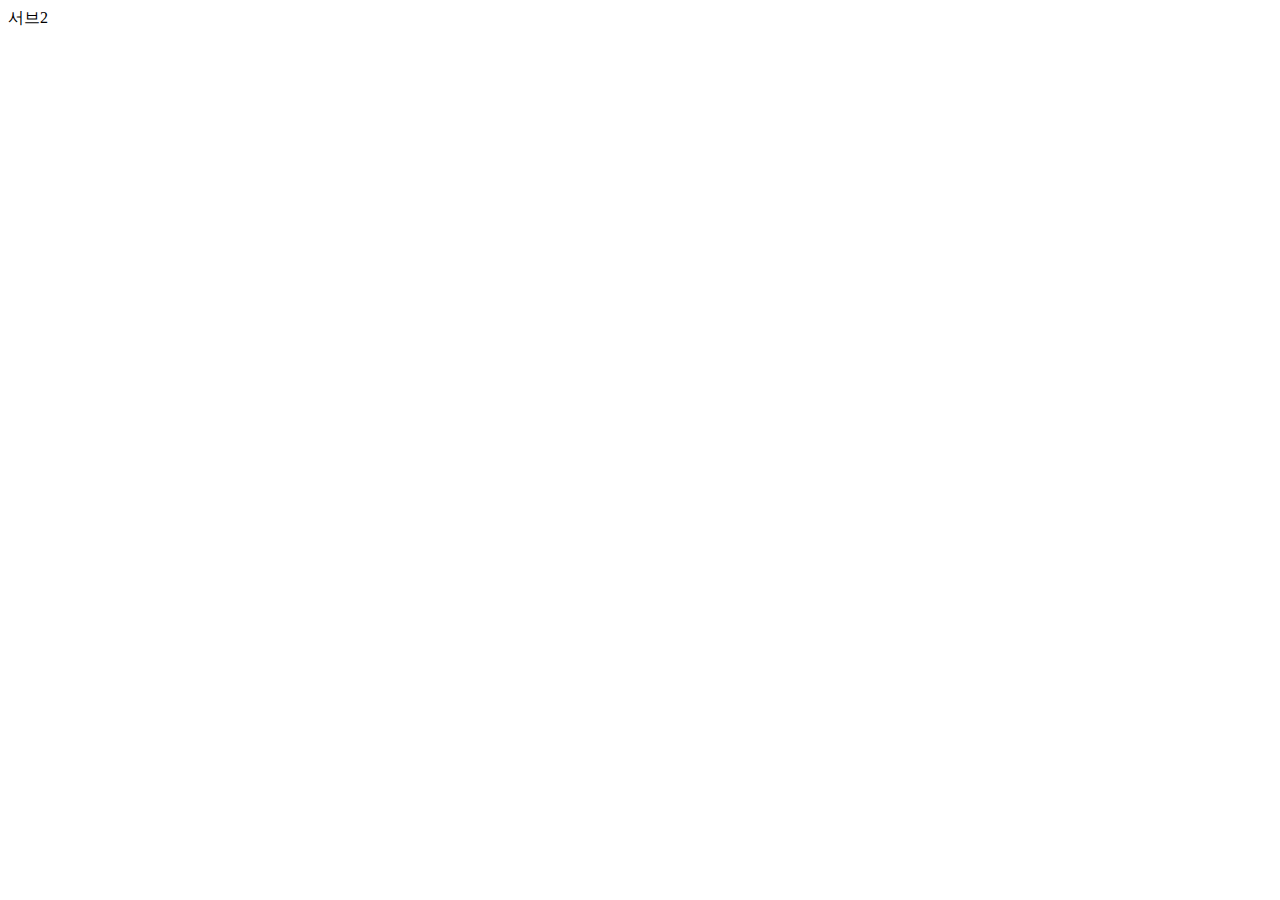
==== subpage2.html @ 77145b56 "first commit" ====
<!DOCTYPE html>
<html lang="en">
  <head>
    <meta charset="UTF-8" />
    <meta http-equiv="X-UA-Compatible" content="IE=edge" />
    <meta name="viewport" content="width=device-width, initial-scale=1.0" />
    <link rel="icon" href="./img/icon.jpg" />
    <title>세계의 미술관</title>
  </head>
  <body>
    서브2
  </body>
</html>
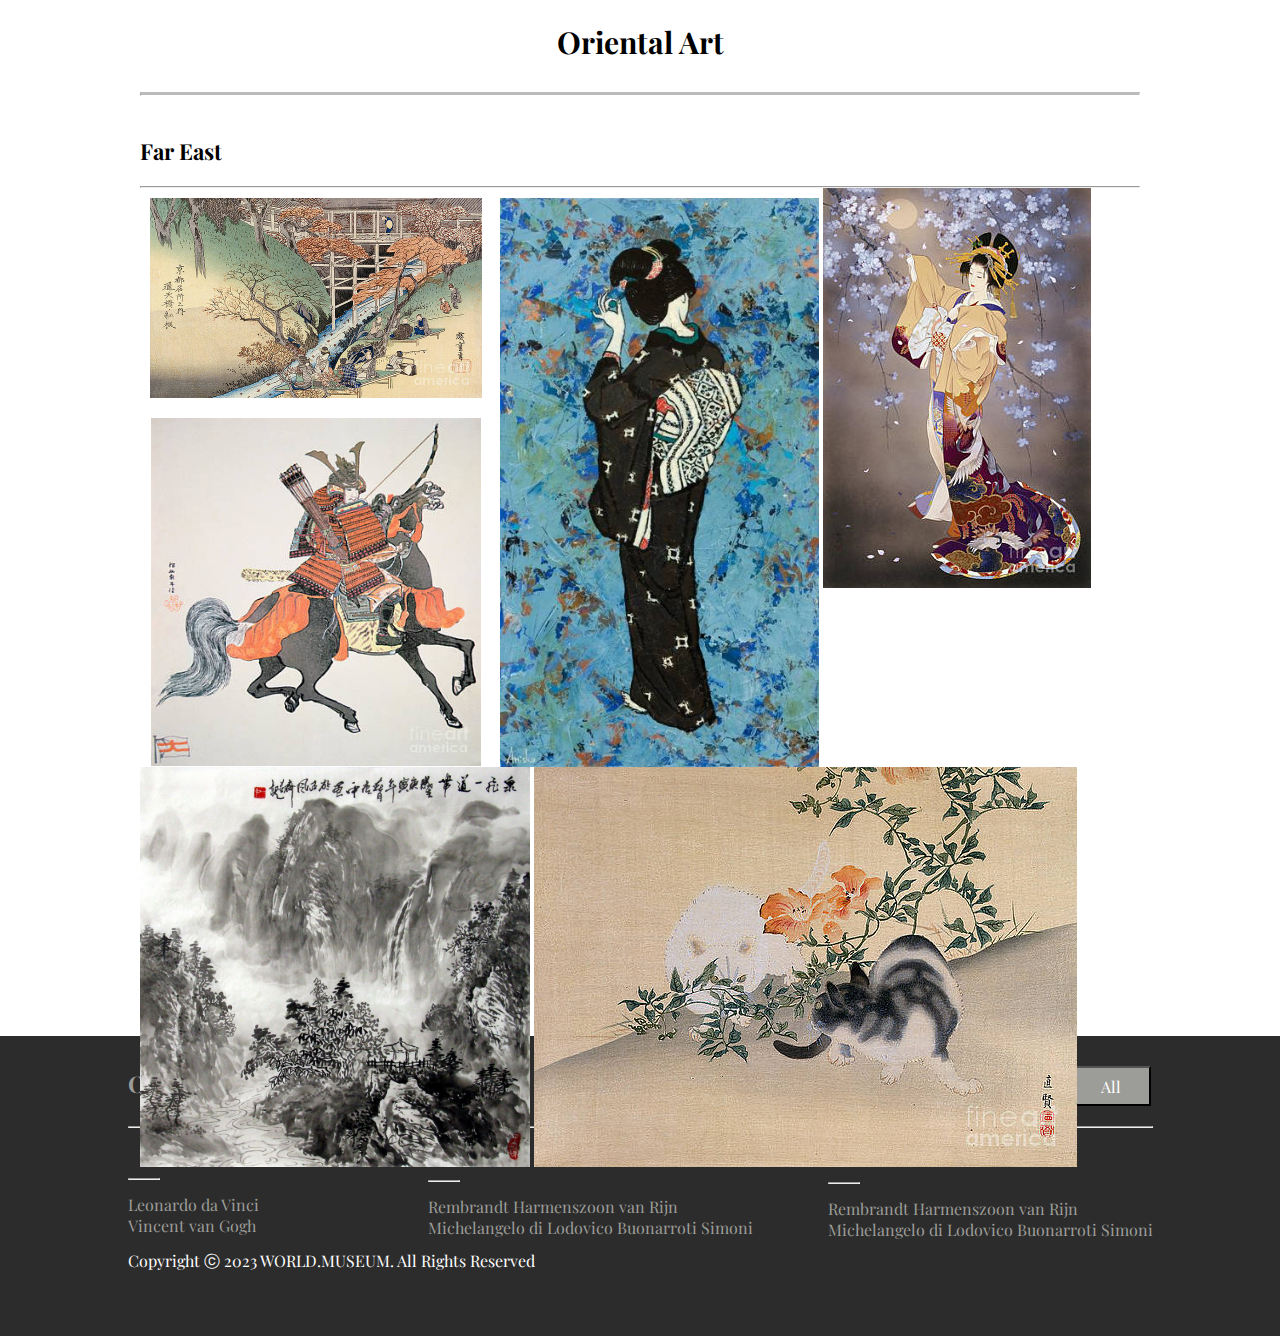
==== commit 391bc30d: "sub2" ====
--- a/subpage2.html
+++ b/subpage2.html
@@ -5,9 +5,56 @@
     <meta http-equiv="X-UA-Compatible" content="IE=edge" />
     <meta name="viewport" content="width=device-width, initial-scale=1.0" />
     <link rel="icon" href="./img/icon.jpg" />
-    <title>세계의 미술관</title>
+    <link rel="stylesheet" href="./css/sub2style.css" />
+    <script type="text/javascript" src="./js/jquery-1.12.3.js"></script>
+    <script type="text/javascript" src="./js/script.js"></script>
+
+    <title>World Museum</title>
   </head>
   <body>
-    서브2
+    <div class="wrap">
+      <div class="first">
+        <h1>Oriental Art</h1>
+        <hr />
+        <div class="farEast">
+          <h2>Far East</h2>
+          <hr />
+          <div class="farImg">
+            <img src="./img/far1.png" class="f1" />
+            <img src="./img/far2.png" class="f2" />
+            <img src="./img/far3.png" class="f3" />
+            <img src="./img/far4.png" class="f4" />
+            <img src="./img/far5.png" class="f5" />
+            <img src="./img/far6.png" class="f6" />
+          </div>
+        </div>
+      </div>
+    </div>
+    <footer>
+      <div class="f_div">
+        <h3>Our Artists <button type="button">All</button></h3>
+
+        <hr class="hr1" />
+
+        <hr class="hr2" />
+        <hr class="hr3" />
+        <hr class="hr4" />
+        <div class="ft1">
+          <p>Leonardo da Vinci</p>
+          <p>Vincent van Gogh</p>
+        </div>
+
+        <div class="ft2">
+          <p>Rembrandt Harmenszoon van Rijn</p>
+          <p>Michelangelo di Lodovico Buonarroti Simoni</p>
+        </div>
+        <div class="ft3">
+          <p>Rembrandt Harmenszoon van Rijn</p>
+          <p>Michelangelo di Lodovico Buonarroti Simoni</p>
+        </div>
+
+        <p class="cpr">Copyright ⓒ 2023 WORLD.MUSEUM. All Rights Reserved</p>
+      </div>
+    </footer>
   </body>
 </html>
--- a/css/sub2style.css
+++ b/css/sub2style.css
@@ -0,0 +1,128 @@
+@import url("https://fonts.googleapis.com/css2?family=Playfair+Display:ital@0;1&display=swap");
+* {
+  font-size: 1rem;
+  color: black;
+  text-decoration: none;
+  list-style: none;
+  font-family: "Playfair Display", serif;
+  margin: 0;
+  padding: 0;
+}
+
+li {
+  list-style: none;
+}
+
+a {
+  text-decoration: none;
+}
+
+img {
+  vertical-align: top;
+}
+.wrap {
+  position: relative;
+  width: 1200px;
+  margin: 0 auto;
+}
+.first {
+  width: 1000px;
+  margin: 0 auto;
+}
+.first > hr {
+  border-top: 3px solid #bbb;
+  border-bottom: 1px solid #fff;
+  margin-top: 30px;
+}
+.first > h1 {
+  text-align: center;
+  margin: 22px 0 0 0;
+  font-size: 30px;
+}
+.farEast {
+  height: 900px;
+}
+.farEast > h2 {
+  font-size: 22px;
+  margin: 40px 131px 20px 0;
+}
+.farImg {
+}
+.farImg > img {
+}
+.f1 {
+  margin: 10px 0 0 10px;
+  height: 200px;
+}
+.f2 {
+  margin: 230px 0 0 -335px;
+  height: 348px;
+}
+.f3 {
+  margin: 10px 0 0 15px;
+  height: 569px;
+}
+.f4 {
+  height: 400px;
+}
+.f5 {
+  height: 400px;
+}
+.f6 {
+  height: 400px;
+}
+
+footer {
+  height: 300px;
+  overflow: hidden;
+  background: #2c2c2c;
+  color: #9c9d98;
+  display: flex;
+}
+.f_div {
+  margin: 0 auto;
+  justify-content: center;
+}
+.f_div > h3 {
+  font-size: 23px;
+  color: #9c9d98;
+}
+.f_div > h3 > button {
+  margin: 30px 0 0 820px;
+  width: 80px;
+  height: 40px;
+  cursor: pointer;
+  color: white;
+  background-color: #9c9d98;
+}
+.hr1 {
+  margin: 20px 0px 20px 0px;
+}
+.hr2 {
+  margin: 50px 0 0 0;
+  width: 30px;
+}
+.hr3 {
+  margin: 0 0 0 300px;
+  width: 30px;
+}
+.hr4 {
+  margin: 0 0 0 700px;
+  width: 30px;
+}
+footer p {
+  color: #9c9d98;
+}
+.ft1 {
+  margin: 10px 0 0 0;
+}
+.ft2 {
+  margin: -40px 0 0 300px;
+}
+.ft3 {
+  margin: -40px 0 0 700px;
+}
+.cpr {
+  color: white;
+  margin: 10px 0 0 0;
+}
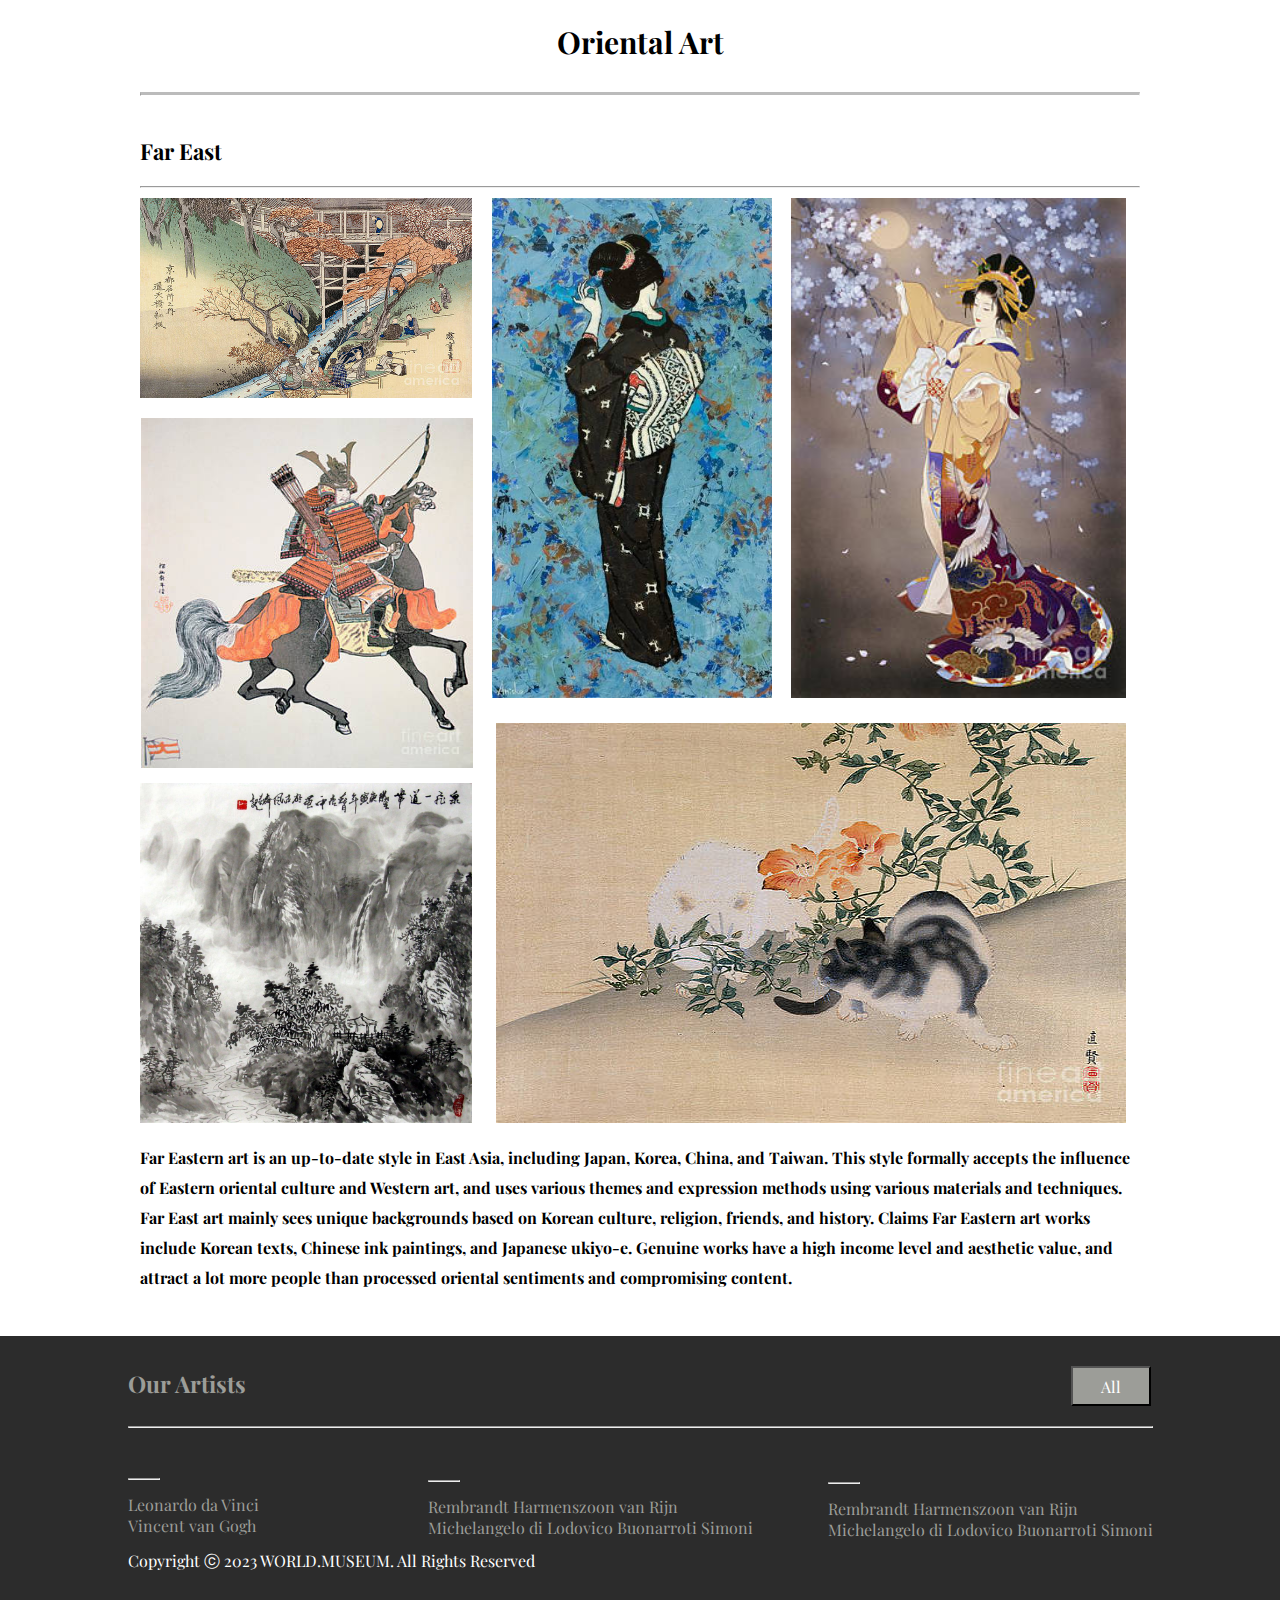
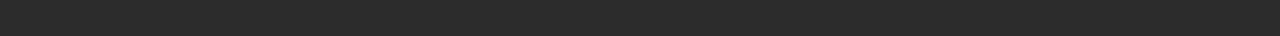
==== commit 44f76904: "far text" ====
--- a/subpage2.html
+++ b/subpage2.html
@@ -27,6 +27,18 @@
             <img src="./img/far5.png" class="f5" />
             <img src="./img/far6.png" class="f6" />
           </div>
+          <p>
+            Far Eastern art is an up-to-date style in East Asia, including
+            Japan, Korea, China, and Taiwan. This style formally accepts the
+            influence of Eastern oriental culture and Western art, and uses
+            various themes and expression methods using various materials and
+            techniques. Far East art mainly sees unique backgrounds based on
+            Korean culture, religion, friends, and history. Claims Far Eastern
+            art works include Korean texts, Chinese ink paintings, and Japanese
+            ukiyo-e. Genuine works have a high income level and aesthetic value,
+            and attract a lot more people than processed oriental sentiments and
+            compromising content.
+          </p>
         </div>
       </div>
     </div>
--- a/css/sub2style.css
+++ b/css/sub2style.css
@@ -40,36 +40,41 @@
   font-size: 30px;
 }
 .farEast {
-  height: 900px;
+  height: 1200px;
 }
 .farEast > h2 {
   font-size: 22px;
   margin: 40px 131px 20px 0;
 }
-.farImg {
-}
-.farImg > img {
+.farEast > p {
+  margin-top: 20px;
+  font-weight: bolder;
+  line-height: 30px;
 }
 .f1 {
-  margin: 10px 0 0 10px;
+  margin: 10px 0 0 0;
   height: 200px;
 }
 .f2 {
   margin: 230px 0 0 -335px;
-  height: 348px;
+  height: 350px;
 }
 .f3 {
   margin: 10px 0 0 15px;
-  height: 569px;
+  height: 500px;
 }
 .f4 {
-  height: 400px;
+  margin: 10px 0 0 15px;
+  height: 500px;
 }
 .f5 {
-  height: 400px;
+  height: 340px;
+  margin: 15px 0 0;
 }
 .f6 {
   height: 400px;
+  margin: -45px 0 0 20px;
+  width: 630px;
 }
 
 footer {
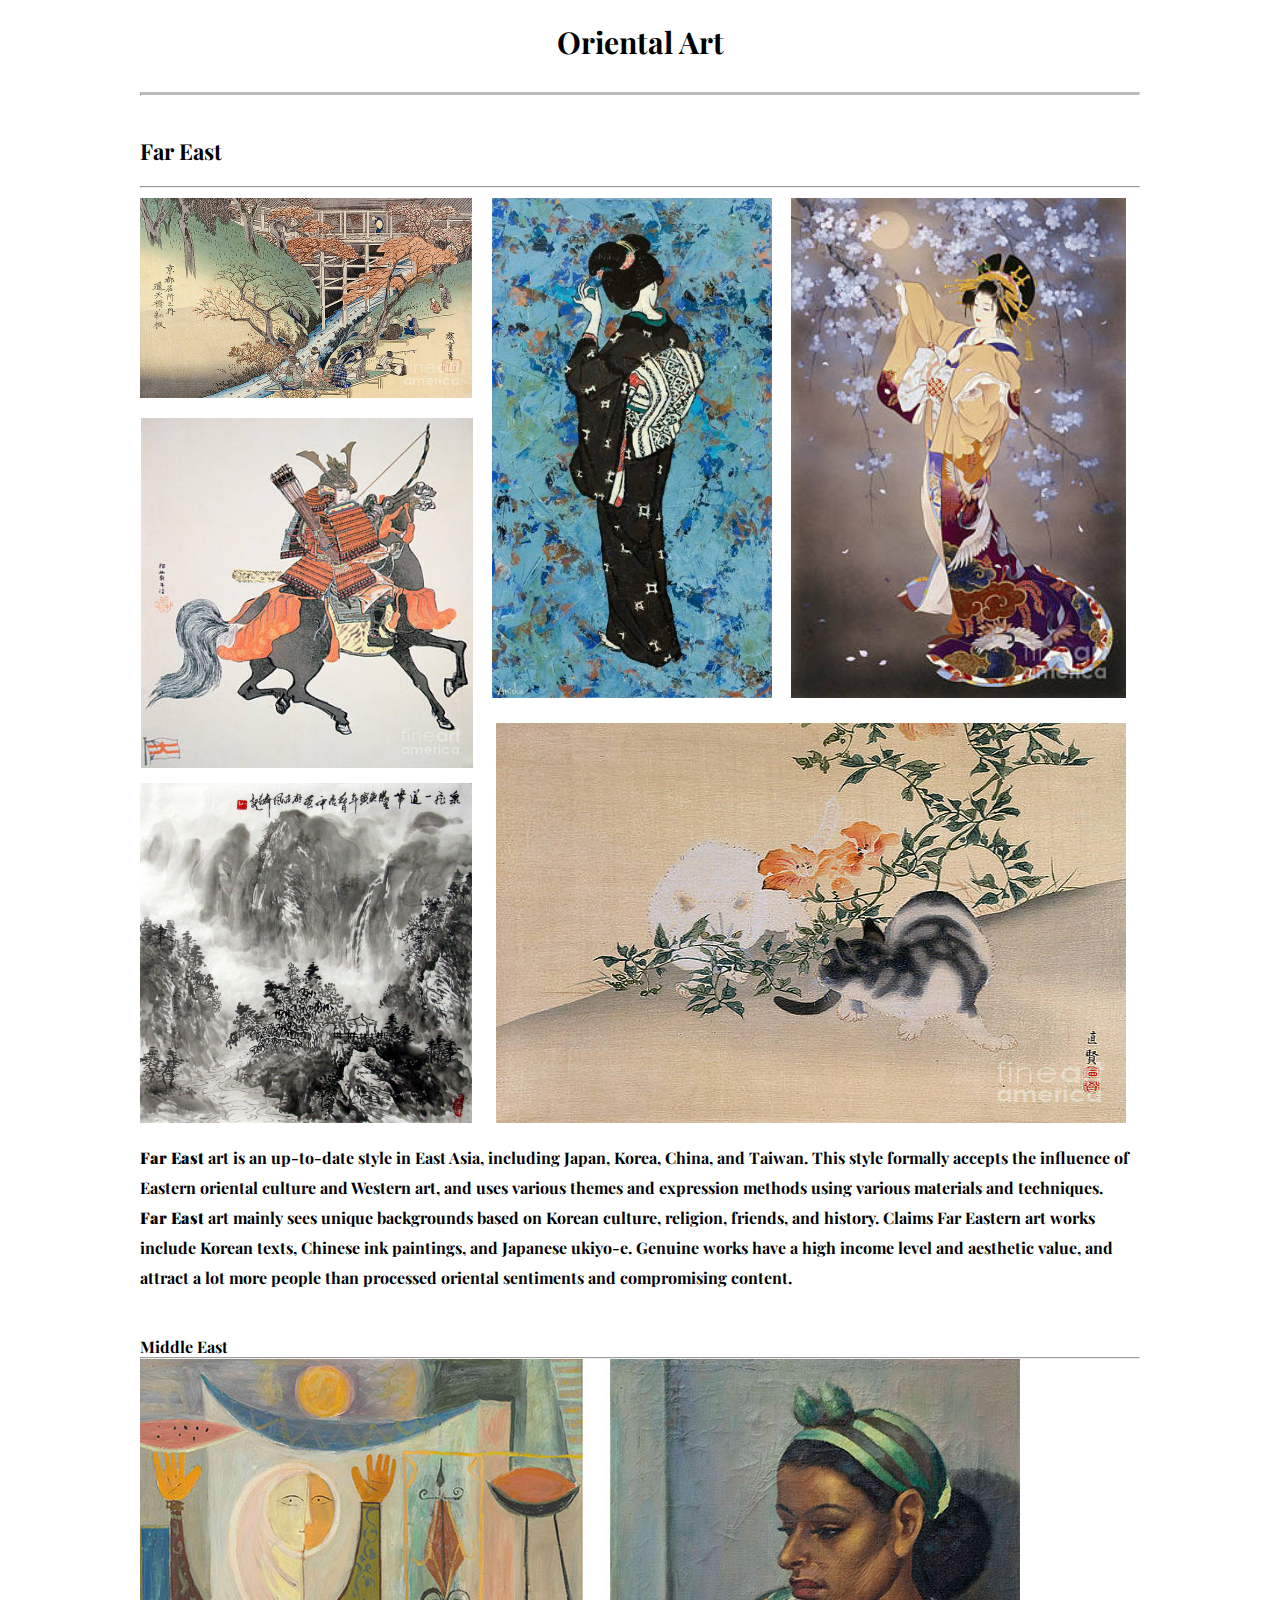
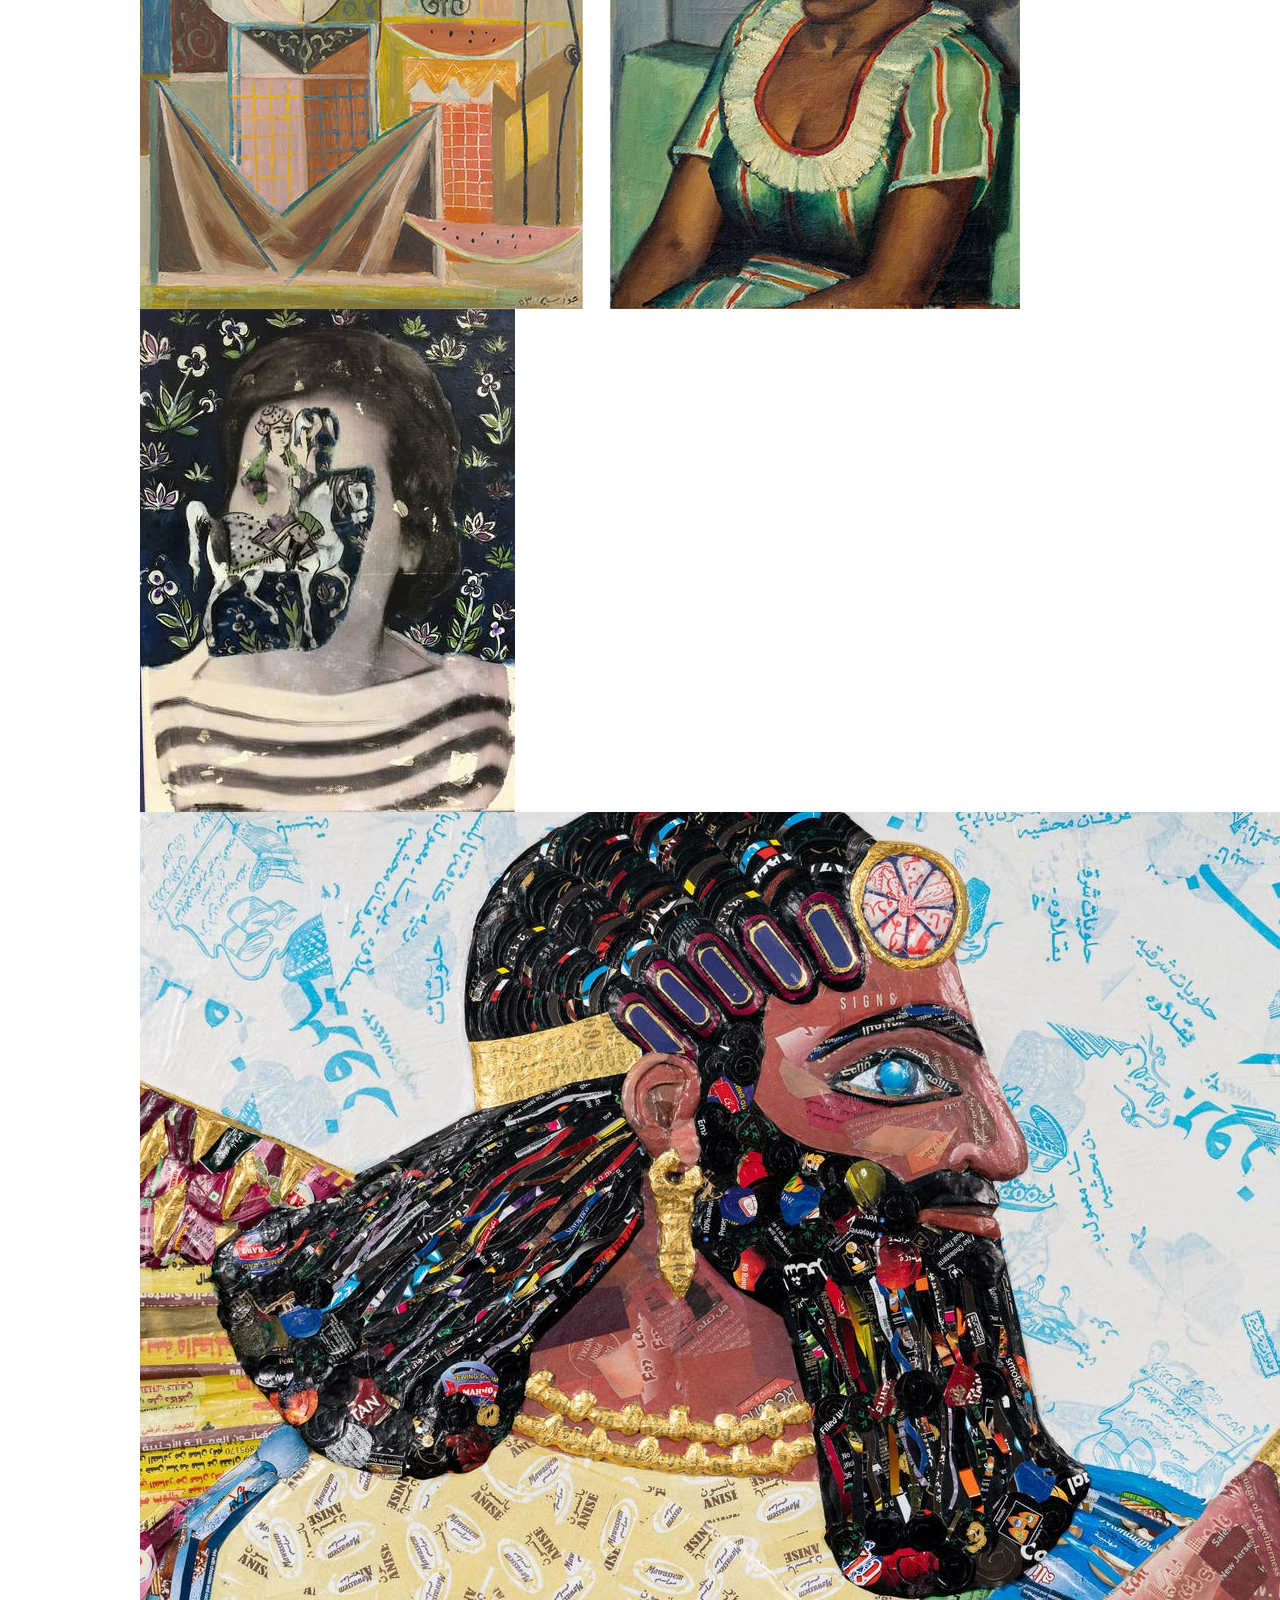
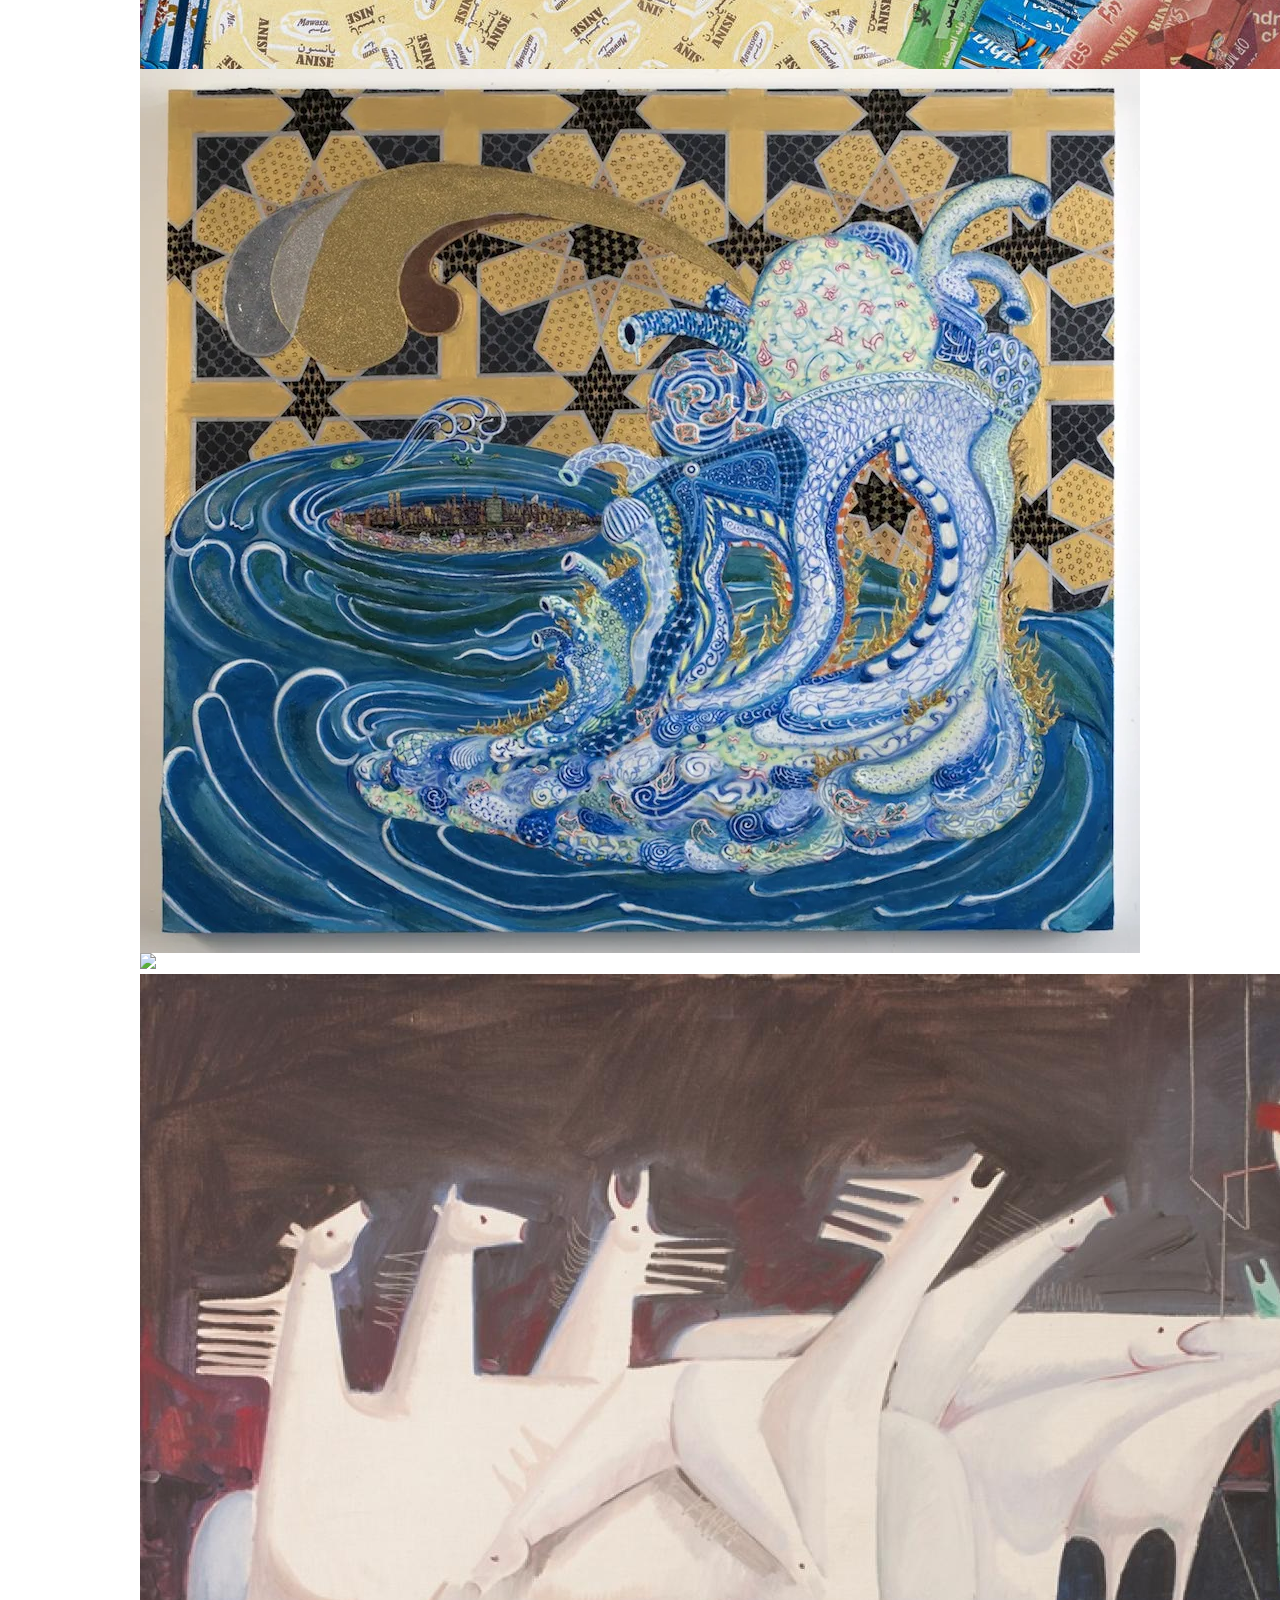
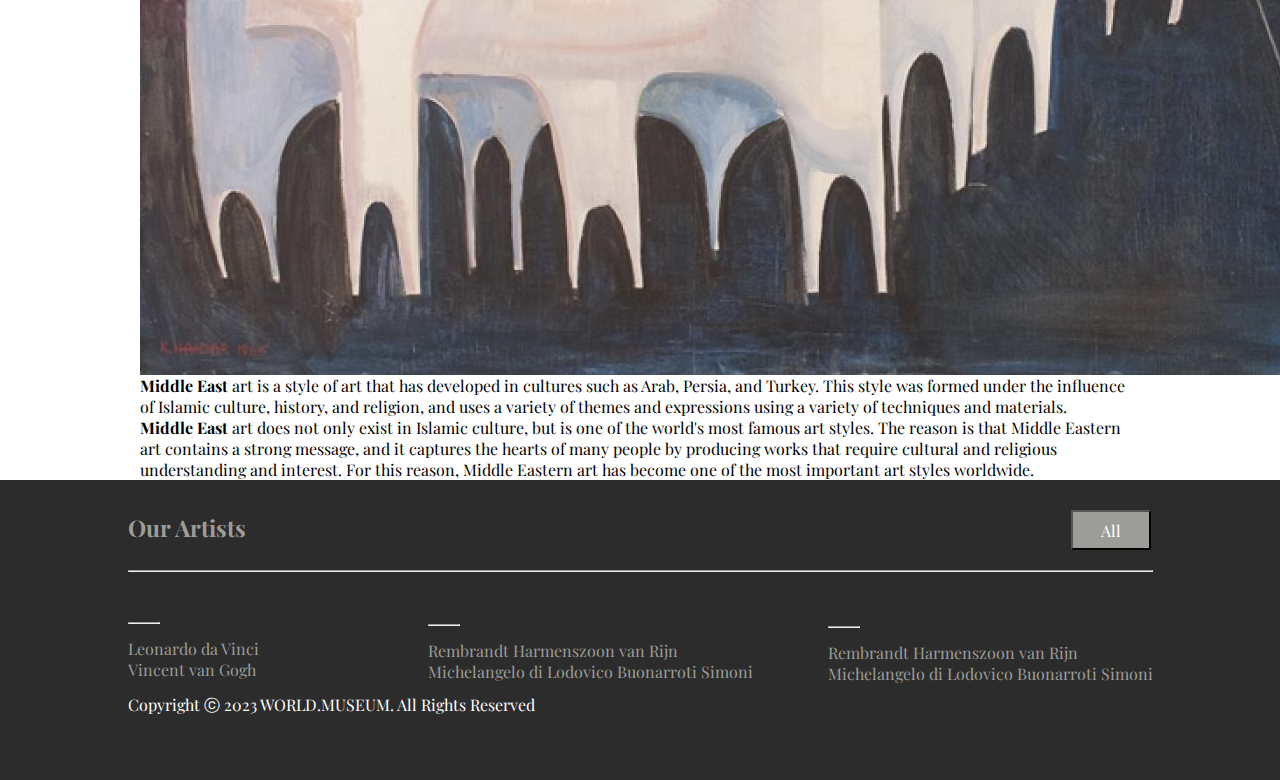
==== commit 5f85ee4d: "middle text" ====
--- a/subpage2.html
+++ b/subpage2.html
@@ -28,11 +28,11 @@
             <img src="./img/far6.png" class="f6" />
           </div>
           <p>
-            Far Eastern art is an up-to-date style in East Asia, including
+            <b>Far East</b> art is an up-to-date style in East Asia, including
             Japan, Korea, China, and Taiwan. This style formally accepts the
             influence of Eastern oriental culture and Western art, and uses
             various themes and expression methods using various materials and
-            techniques. Far East art mainly sees unique backgrounds based on
+            techniques. <br><b>Far East</b> art mainly sees unique backgrounds based on
             Korean culture, religion, friends, and history. Claims Far Eastern
             art works include Korean texts, Chinese ink paintings, and Japanese
             ukiyo-e. Genuine works have a high income level and aesthetic value,
@@ -40,7 +40,25 @@
             compromising content.
           </p>
         </div>
+        <div class="middleEast">
+          <h2>Middle East</h2>
+          <hr />
+          <div class="middleImg">
+            <img src="./img/middle.png" class="m1" />
+            <img src="./img/middle3.png" class="m2" />
+            <img src="./img/middle2.png" class="m3" />
+            <img src="./img/middle4.png" class="m4" />
+            <img src="./img/middle5.png" class="m5" />
+            <img src="./img/middle6.png" class="m6" />
+          </div>
+          <p>
+            <b>Middle East</b> art is a style of art that has developed in cultures such as Arab, Persia, and Turkey. This style was formed under the influence of Islamic culture, history, and religion, and uses a variety of themes and expressions using a variety of techniques and materials.<br>
+            <b>Middle East</b> art does not only exist in Islamic culture, but is one of the world's most famous art styles. The reason is that Middle Eastern art contains a strong message, and it captures the hearts of many people by producing works that require cultural and religious understanding and interest. For this reason, Middle Eastern art has become one of the most important art styles worldwide.
+          </p>
+        </div>
       </div>
+      </div>
+      
     </div>
     <footer>
       <div class="f_div">
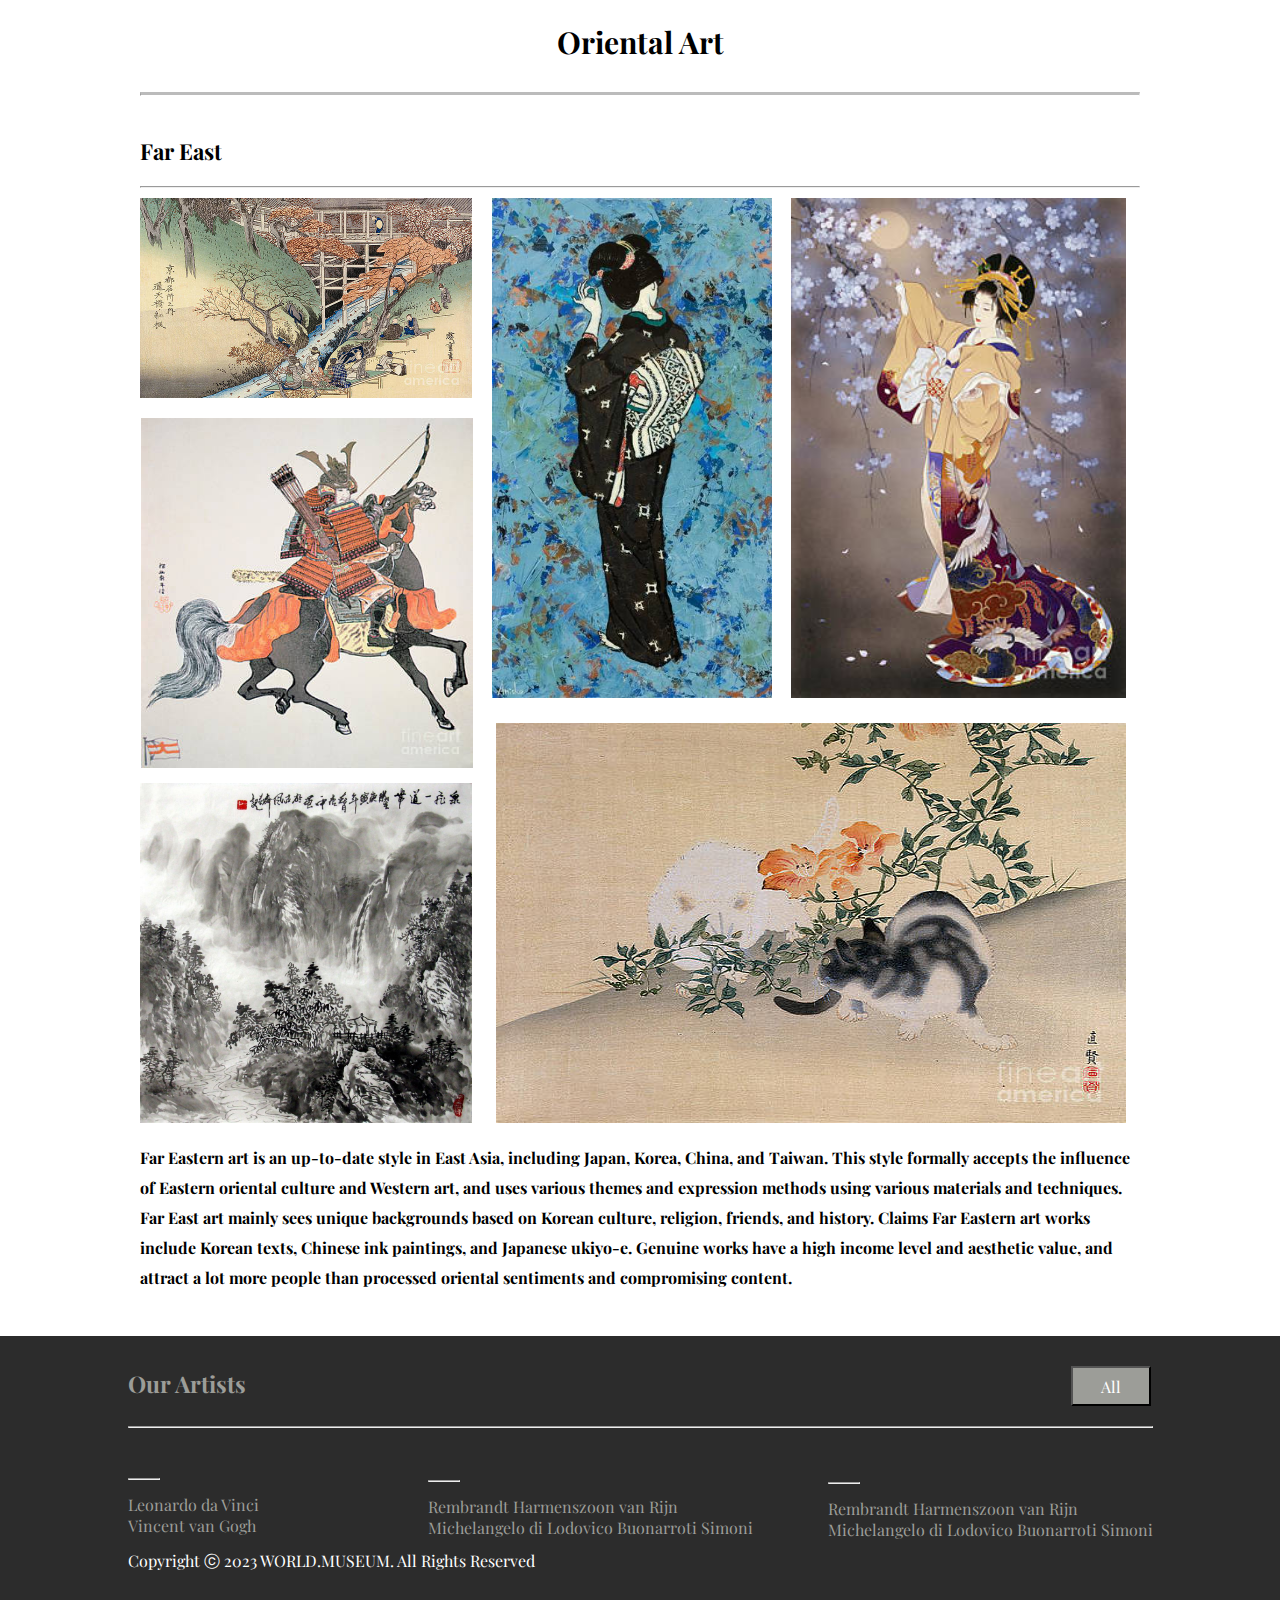
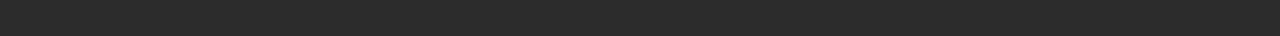
==== commit 3720d47a: "far text" ====
--- a/subpage2.html
+++ b/subpage2.html
@@ -28,11 +28,11 @@
             <img src="./img/far6.png" class="f6" />
           </div>
           <p>
-            <b>Far East</b> art is an up-to-date style in East Asia, including
+            Far Eastern art is an up-to-date style in East Asia, including
             Japan, Korea, China, and Taiwan. This style formally accepts the
             influence of Eastern oriental culture and Western art, and uses
             various themes and expression methods using various materials and
-            techniques. <br><b>Far East</b> art mainly sees unique backgrounds based on
+            techniques. Far East art mainly sees unique backgrounds based on
             Korean culture, religion, friends, and history. Claims Far Eastern
             art works include Korean texts, Chinese ink paintings, and Japanese
             ukiyo-e. Genuine works have a high income level and aesthetic value,
@@ -40,25 +40,7 @@
             compromising content.
           </p>
         </div>
-        <div class="middleEast">
-          <h2>Middle East</h2>
-          <hr />
-          <div class="middleImg">
-            <img src="./img/middle.png" class="m1" />
-            <img src="./img/middle3.png" class="m2" />
-            <img src="./img/middle2.png" class="m3" />
-            <img src="./img/middle4.png" class="m4" />
-            <img src="./img/middle5.png" class="m5" />
-            <img src="./img/middle6.png" class="m6" />
-          </div>
-          <p>
-            <b>Middle East</b> art is a style of art that has developed in cultures such as Arab, Persia, and Turkey. This style was formed under the influence of Islamic culture, history, and religion, and uses a variety of themes and expressions using a variety of techniques and materials.<br>
-            <b>Middle East</b> art does not only exist in Islamic culture, but is one of the world's most famous art styles. The reason is that Middle Eastern art contains a strong message, and it captures the hearts of many people by producing works that require cultural and religious understanding and interest. For this reason, Middle Eastern art has become one of the most important art styles worldwide.
-          </p>
-        </div>
       </div>
-      </div>
-      
     </div>
     <footer>
       <div class="f_div">
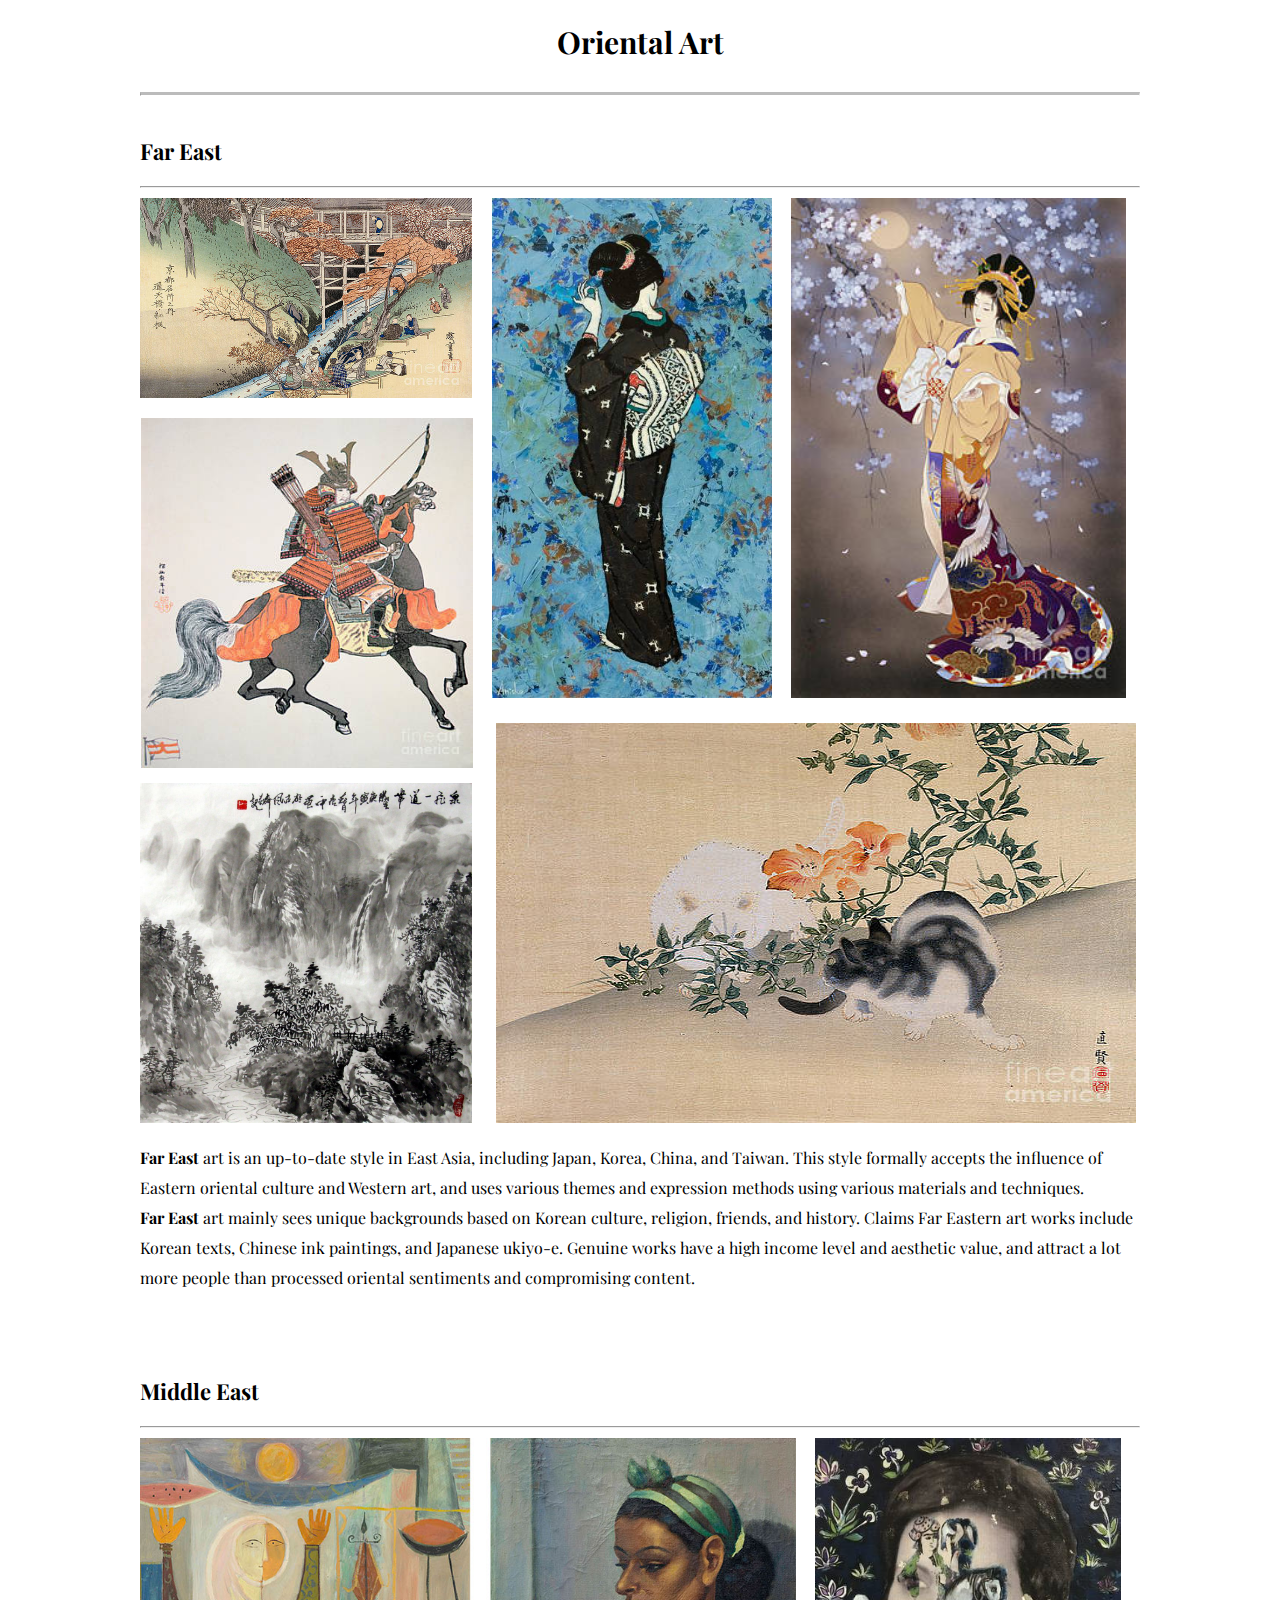
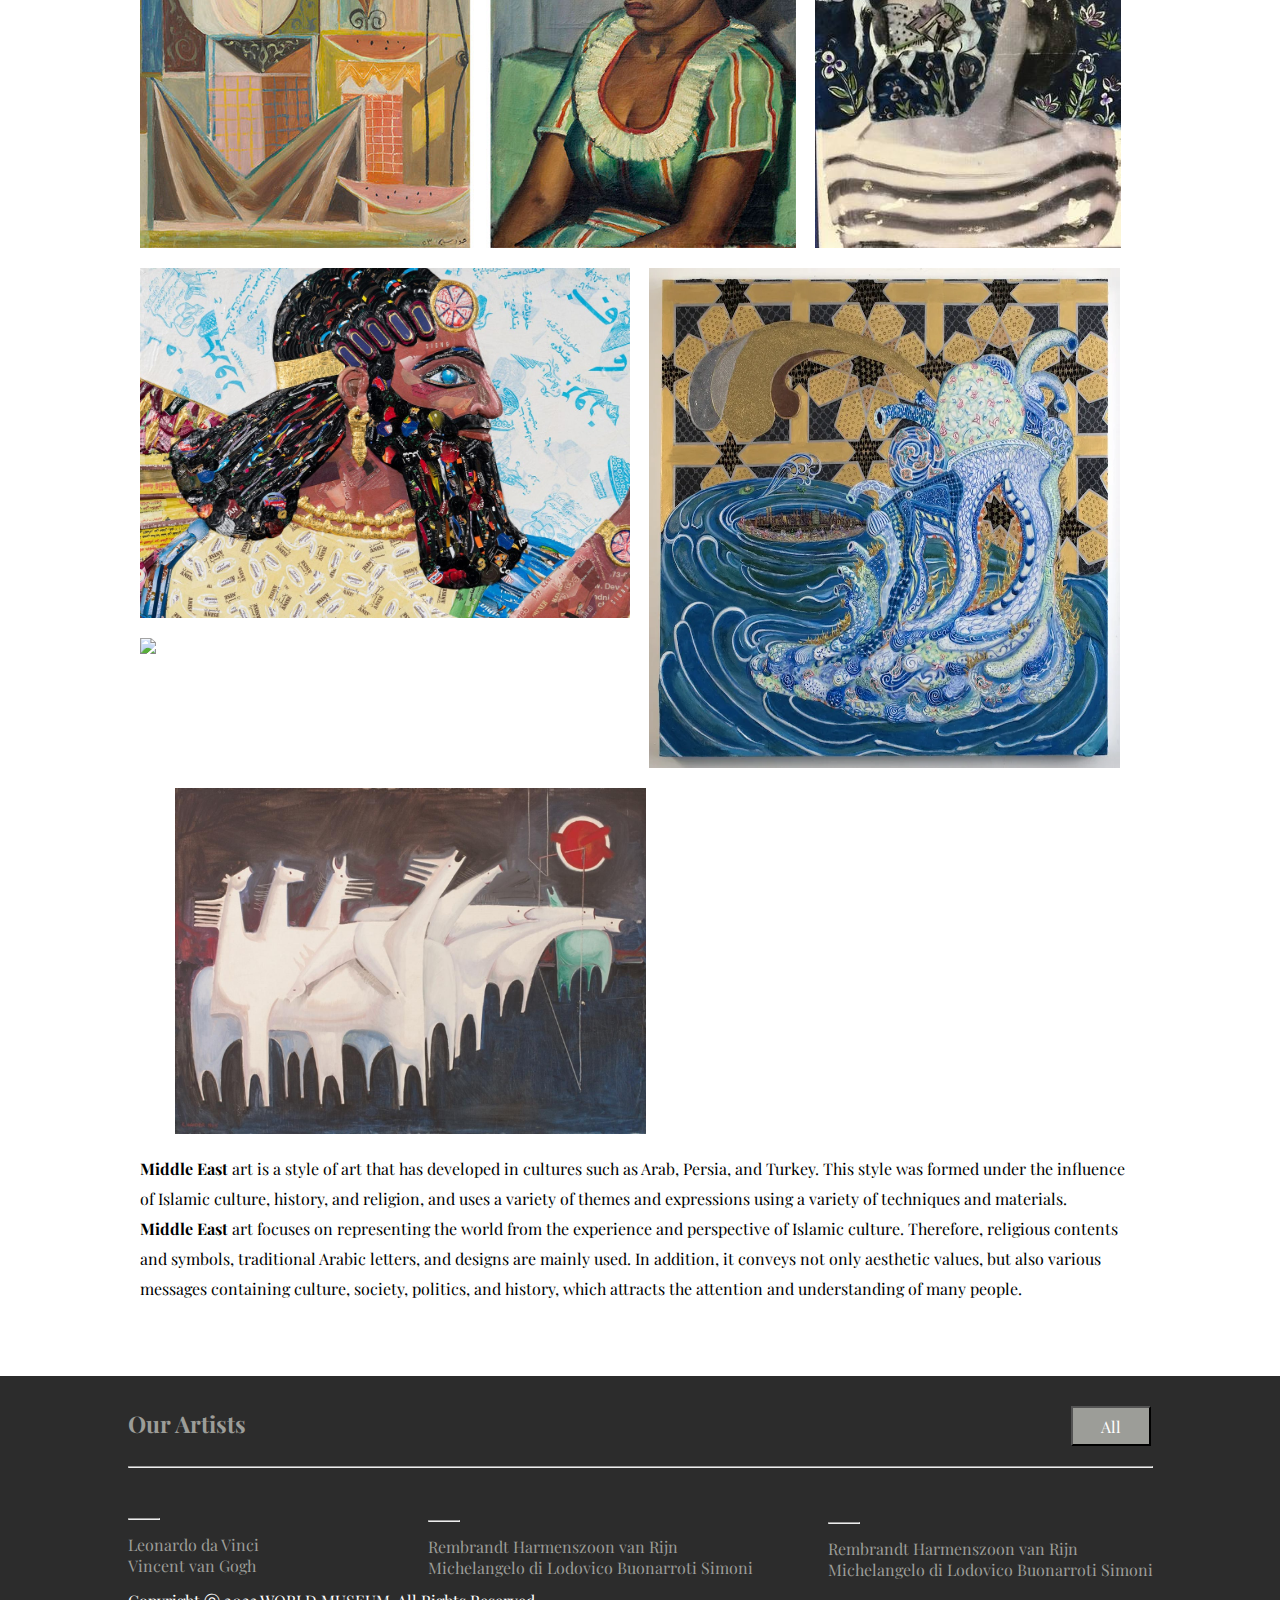
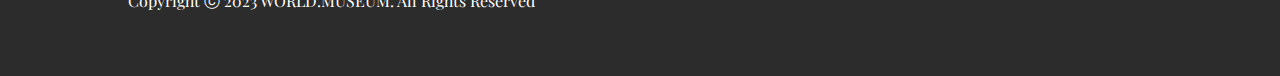
==== commit 4b01dd0f: "middle east" ====
--- a/subpage2.html
+++ b/subpage2.html
@@ -28,11 +28,11 @@
             <img src="./img/far6.png" class="f6" />
           </div>
           <p>
-            Far Eastern art is an up-to-date style in East Asia, including
+            <b>Far East</b> art is an up-to-date style in East Asia, including
             Japan, Korea, China, and Taiwan. This style formally accepts the
             influence of Eastern oriental culture and Western art, and uses
             various themes and expression methods using various materials and
-            techniques. Far East art mainly sees unique backgrounds based on
+            techniques. <br><b>Far East</b> art mainly sees unique backgrounds based on
             Korean culture, religion, friends, and history. Claims Far Eastern
             art works include Korean texts, Chinese ink paintings, and Japanese
             ukiyo-e. Genuine works have a high income level and aesthetic value,
@@ -40,7 +40,25 @@
             compromising content.
           </p>
         </div>
+        <div class="middleEast">
+          <h2>Middle East</h2>
+          <hr />
+          <div class="middleImg">
+            <img src="./img/middle.png" class="m1" />
+            <img src="./img/middle3.png" class="m2" />
+            <img src="./img/middle2.png" class="m3" />
+            <img src="./img/middle4.png" class="m4" />
+            <img src="./img/middle5.png" class="m5" />
+            <img src="./img/middle6.png" class="m6" />
+          </div>
+          <p>
+            <b>Middle East</b> art is a style of art that has developed in cultures such as Arab, Persia, and Turkey. This style was formed under the influence of Islamic culture, history, and religion, and uses a variety of themes and expressions using a variety of techniques and materials.<br>
+            <b>Middle East</b> art focuses on representing the world from the experience and perspective of Islamic culture. Therefore, religious contents and symbols, traditional Arabic letters, and designs are mainly used. In addition, it conveys not only aesthetic values, but also various messages containing culture, society, politics, and history, which attracts the attention and understanding of many people.
+          </p>
+        </div>
       </div>
+      </div>
+      
     </div>
     <footer>
       <div class="f_div">
--- a/css/sub2style.css
+++ b/css/sub2style.css
@@ -48,7 +48,6 @@
 }
 .farEast > p {
   margin-top: 20px;
-  font-weight: bolder;
   line-height: 30px;
 }
 .f1 {
@@ -74,9 +73,46 @@
 .f6 {
   height: 400px;
   margin: -45px 0 0 20px;
-  width: 630px;
+  width: 640px;
 }
 
+.middleEast {
+  height: 1600px;
+}
+.middleEast > h2 {
+  font-size: 22px;
+  margin: 40px 131px 20px 0;
+}
+.middleEast > p {
+  margin-top: 20px;
+  line-height: 30px;
+}
+.m1 {
+  margin: 10px 0 0 0;
+  height: 410px;
+}
+.m2 {
+  margin: 10px 0 0 15px;
+  height: 410px;
+}
+.m3 {
+  margin: 20px 0 0 0;
+  height: 350px;
+}
+.m4 {
+  margin: 20px 0 0 15px;
+  width: 471px;
+  height: 500px;
+}
+.m5 {
+  margin: -130px 0 0 0;
+  height: 496px;
+}
+.m6 {
+  margin: 20px 0 0 15px;
+  width: 471px;
+  height: 346px;
+}
 footer {
   height: 300px;
   overflow: hidden;
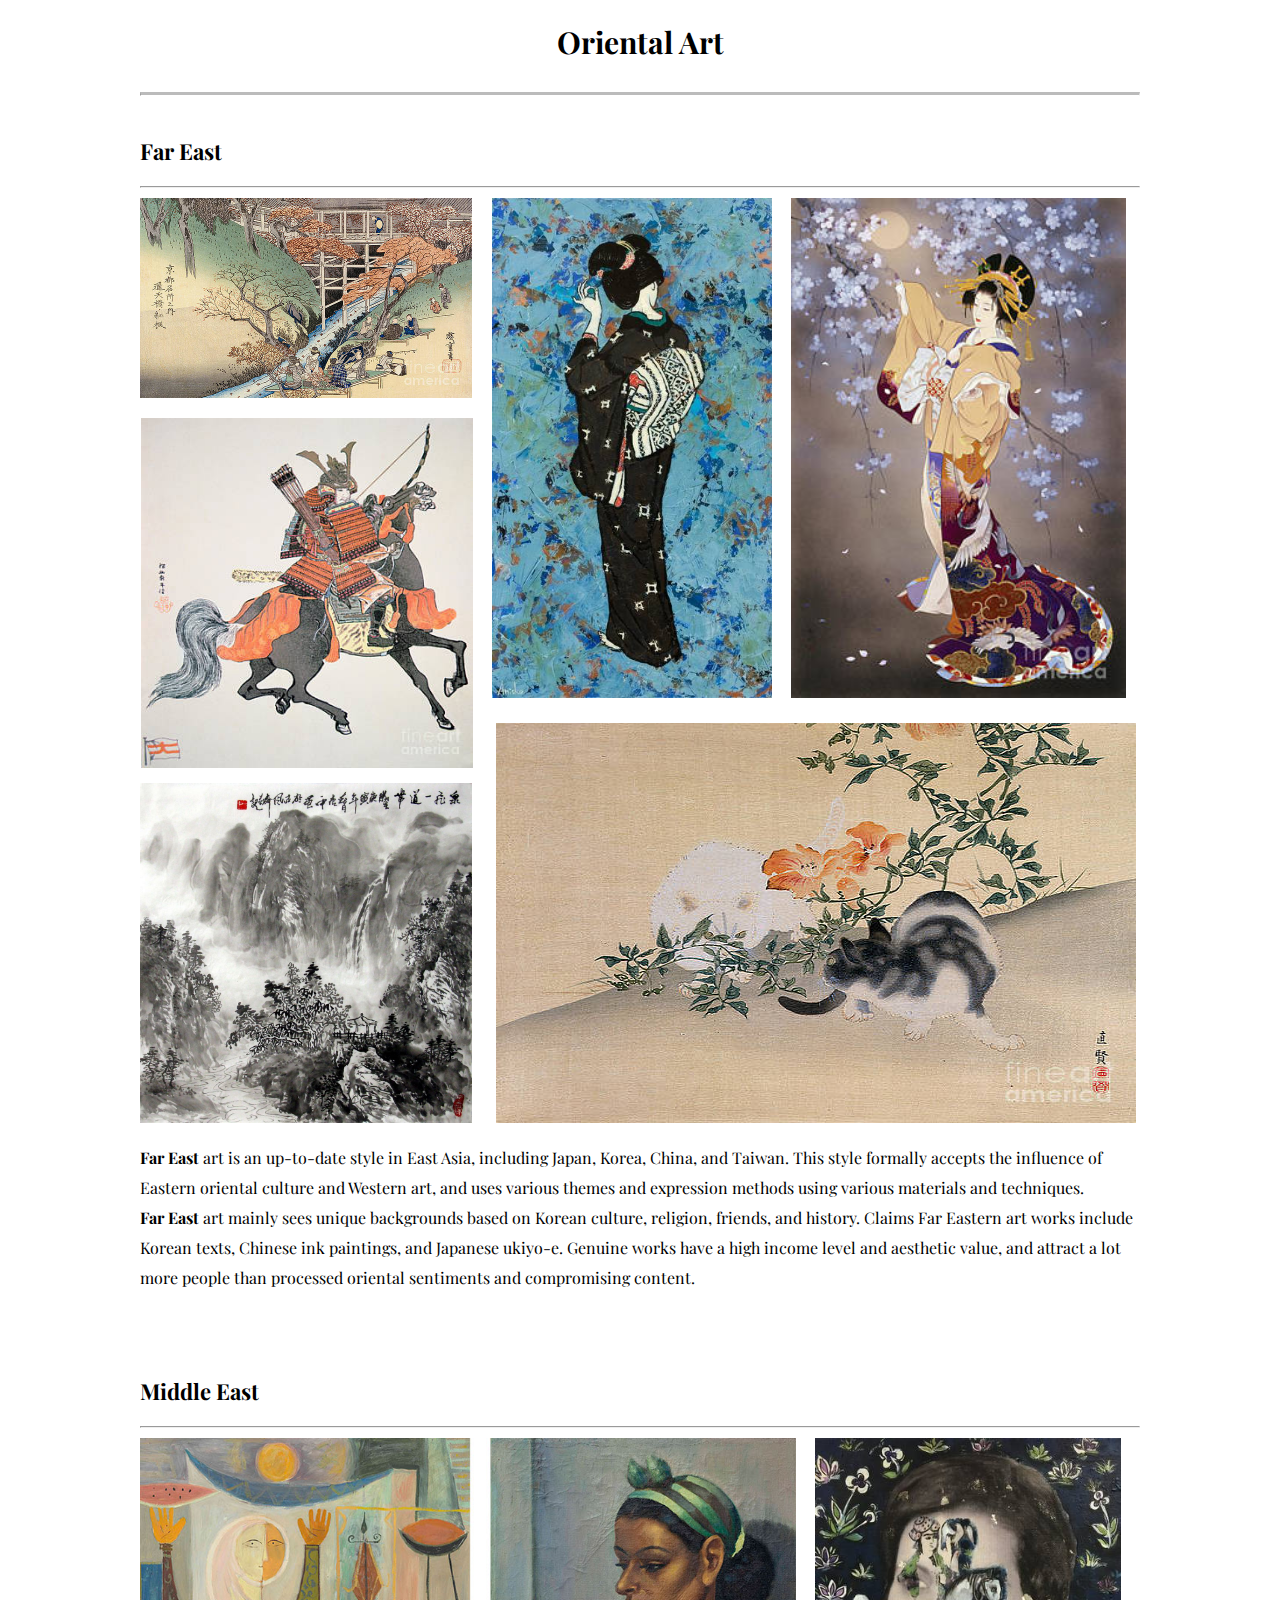
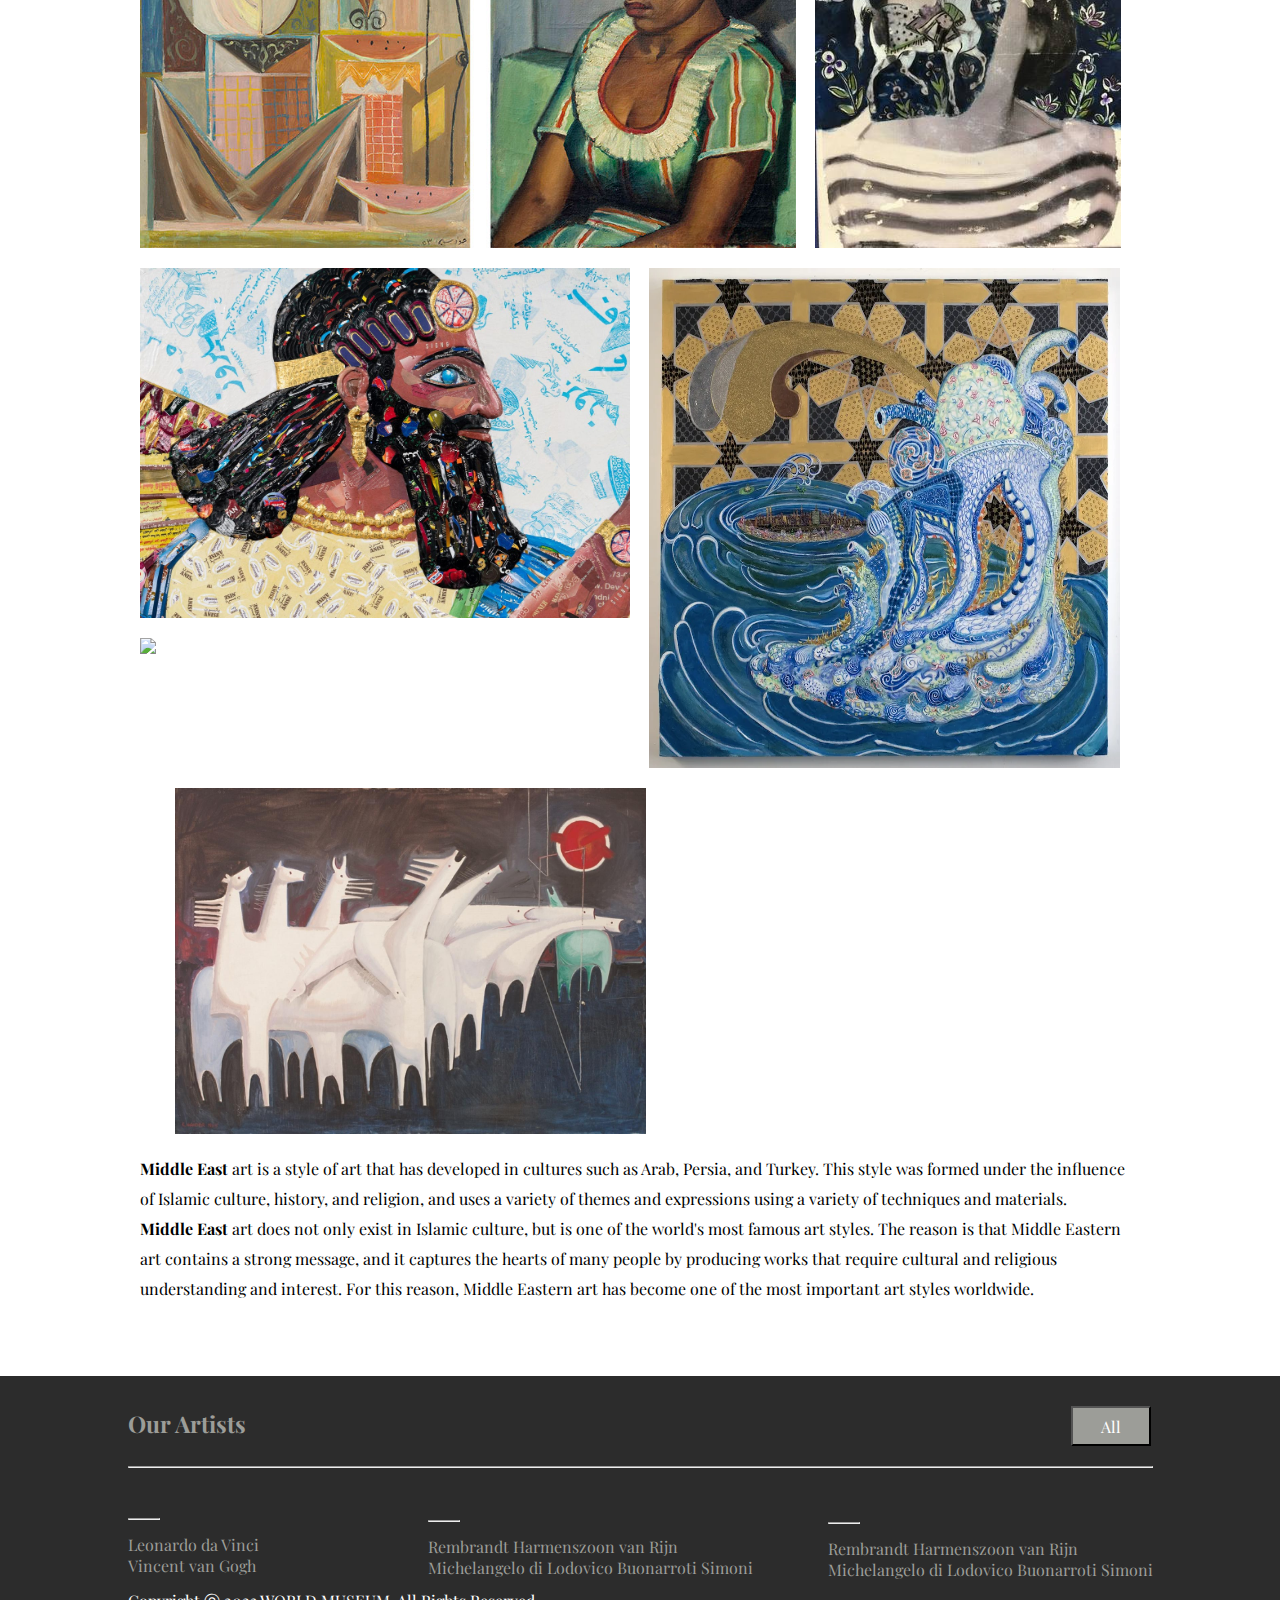
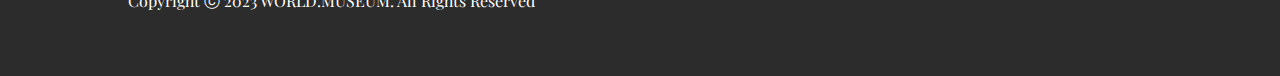
==== commit 52b28795: "middle text" ====
--- a/subpage2.html
+++ b/subpage2.html
@@ -53,7 +53,7 @@
           </div>
           <p>
             <b>Middle East</b> art is a style of art that has developed in cultures such as Arab, Persia, and Turkey. This style was formed under the influence of Islamic culture, history, and religion, and uses a variety of themes and expressions using a variety of techniques and materials.<br>
-            <b>Middle East</b> art focuses on representing the world from the experience and perspective of Islamic culture. Therefore, religious contents and symbols, traditional Arabic letters, and designs are mainly used. In addition, it conveys not only aesthetic values, but also various messages containing culture, society, politics, and history, which attracts the attention and understanding of many people.
+            <b>Middle East</b> art does not only exist in Islamic culture, but is one of the world's most famous art styles. The reason is that Middle Eastern art contains a strong message, and it captures the hearts of many people by producing works that require cultural and religious understanding and interest. For this reason, Middle Eastern art has become one of the most important art styles worldwide.
           </p>
         </div>
       </div>
